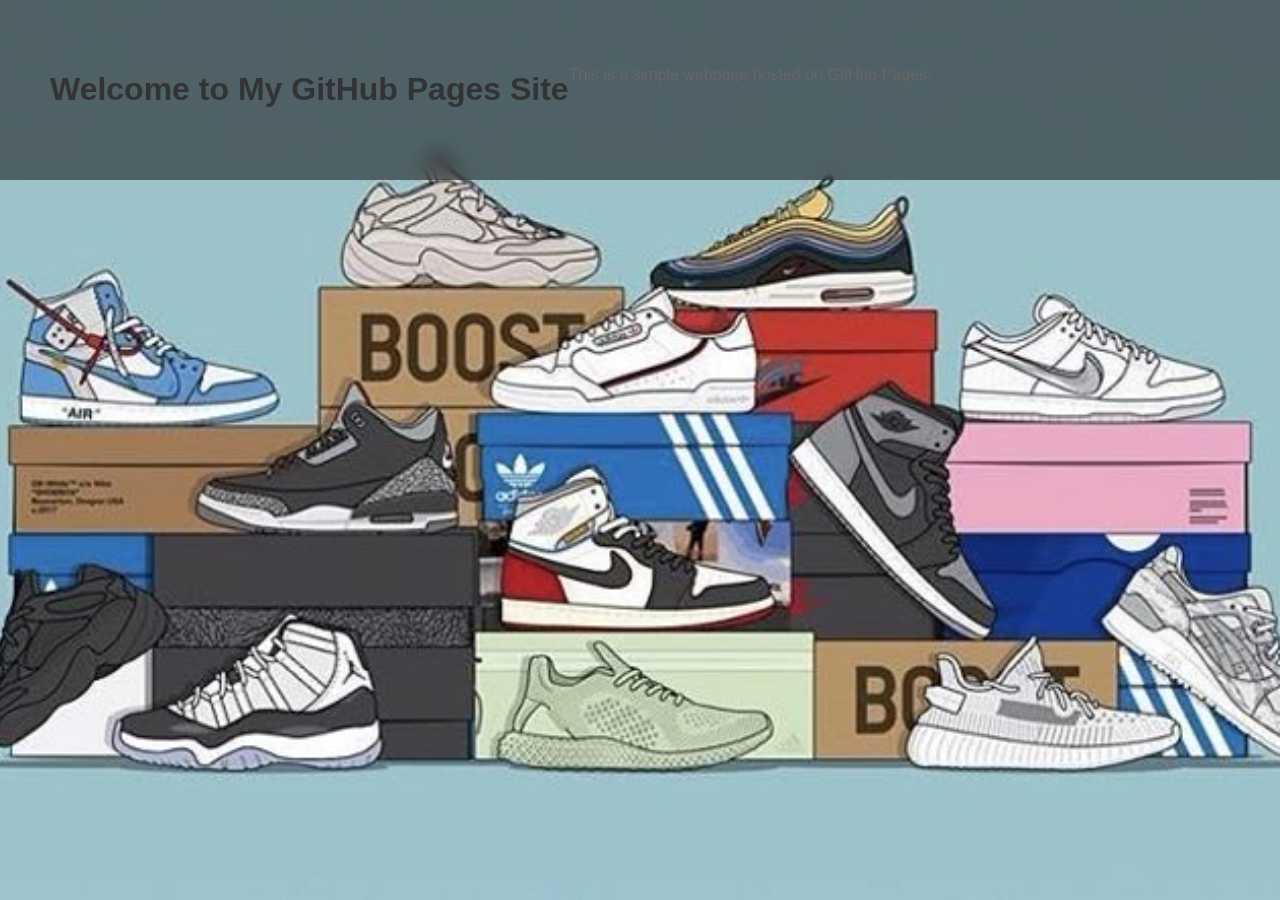
==== index.html @ e1399103 "Add files via upload" ====
<!DOCTYPE html>
<html lang="en">
<head>
    <meta charset="UTF-8">
    <meta name="viewport" content="width=device-width, initial-scale=1.0">
    <title>Welcome to My Site</title>
    <link rel="stylesheet" href="styles.css">
    <style>
        body {
            font-family: Arial, sans-serif;
            text-align: center;
            padding: 50px;
            background-color: #f4f4f4;
        }
        h1 {
            color: #333;
        }
        p {
            color: #666;
        }
    </style>
</head>
<body>
    <h1>Welcome to My GitHub Pages Site</h1>
    <p>This is a simple webpage hosted on GitHub Pages.</p>
</body>
</html>
---- styles.css ----
@import url('https://fonts.googleapis.com/css2?family=Poppins:wght@300;400;600&display=swap');

body {
    font-family: 'Poppins', Arial, sans-serif;
    margin: 0;
    padding: 0;
    color: #fff;
    display: flex;
    background: url('bg.jpg') no-repeat center center fixed;
    background-size: cover;
    position: relative;
}

body::before {
    content: '';
    position: absolute;
    top: 0;
    left: 0;
    width: 100%;
    height: 100%;
    backdrop-filter: blur(10px);
    background: rgba(0, 0, 0, 0.5);
    z-index: -1;
}

.side-nav {
    width: 200px;
    height: 100vh;
    position: fixed;
    top: 0;
    left: 0;
    background: rgba(0, 0, 0, 0.8);
    padding-top: 40px;
    display: flex;
    flex-direction: column;
    align-items: center;
    overflow-y: auto;
}

.side-nav ul {
    list-style: none;
    padding: 0;
    margin: 0;
}

.side-nav ul li {
    width: 100%;
    padding: 15px 0;
    text-align: center;
}

.side-nav ul li a {
    display: flex;
    align-items: center;
    justify-content: center;
    text-decoration: none;
    color: white;
    font-size: 16px;
    transition: color 0.3s ease;
}

.side-nav ul li a:hover {
    color: #ff4d4d;
}

.side-nav ul li img {
    width: 30px;
    height: 30px;
    margin-right: 10px;
}

.content {
    margin-left: 220px;
    width: calc(100% - 220px);
    display: flex;
    flex-direction: column;
    padding: 20px;
}

header {
    text-align: center;
    padding: 20px 0;
}

header h1 {
    font-size: 2.5rem;
    font-weight: 600;
}

.main-container {
    display: flex;
    justify-content: space-between;
    align-items: flex-start;
    gap: 20px;
}

.shoe-gallery {
    display: grid;
    grid-template-columns: repeat(auto-fit, minmax(250px, 1fr));
    gap: 50px;
    width: 70%;
}

.shoe {
    background: rgba(255, 255, 255, 0.9);
    padding: 10px;
    border-radius: 10px;
    text-align: center;
    color: black;
    cursor: pointer;
    width: 100%;
    max-width: 250px;
    transition: transform 0.3s, box-shadow 0.3s;
}

.shoe:hover {
    transform: scale(1.05);
    box-shadow: 0 4px 8px rgba(0, 0, 0, 0.3);
}

.shoe img {
    width: 100%;
    border-radius: 10px;
}

.shoe p {
    margin: 5px 0;
    font-weight: 600;
}

.side-note {
    width: 28%;
    background-color: rgba(255, 255, 255, 0.9);
    color: black;
    padding: 20px;
    border-left: 4px solid #ff4d4d;
    border-radius: 10px;
    text-align: center;
    height: fit-content;
}

/* Pop-up Image */
.popup {
    display: none;
    position: fixed;
    top: 0;
    left: 0;
    width: 100%;
    height: 100%;
    background: rgba(0, 0, 0, 0.8);
    justify-content: center;
    align-items: center;
}

.popup img {
    max-width: 90%;
    max-height: 90%;
    border-radius: 10px;
}

.popup .close {
    position: absolute;
    top: 20px;
    right: 30px;
    font-size: 40px;
    color: white;
    cursor: pointer;
}

/* Responsive Design */
@media (max-width: 1024px) {
    .content {
        margin-left: 180px;
        width: calc(100% - 180px);
    }

    .side-note {
        width: 100%;
    }

    .main-container {
        flex-direction: column;
        align-items: center;
    }

    .shoe-gallery {
        width: 100%;
        grid-template-columns: repeat(auto-fit, minmax(200px, 1fr));
    }
}

@media (max-width: 768px) {
    .side-nav {
        width: 100%;
        height: auto;
        position: relative;
        flex-direction: row;
        justify-content: center;
        padding: 10px 0;
    }

    .side-nav ul {
        display: flex;
        gap: 10px;
    }

    .side-nav ul li {
        padding: 10px;
    }

    .content {
        margin-left: 0;
        width: 100%;
    }

    .shoe-gallery {
        grid-template-columns: repeat(auto-fit, minmax(180px, 1fr));
    }
}

@media (max-width: 480px) {
    .side-nav ul {
        flex-direction: column;
        align-items: center;
    }

    .side-nav ul li {
        padding: 5px;
    }

    .shoe-gallery {
        grid-template-columns: repeat(auto-fit, minmax(150px, 1fr));
    }

    .popup img {
        max-width: 95%;
        max-height: 95%;
    }
}
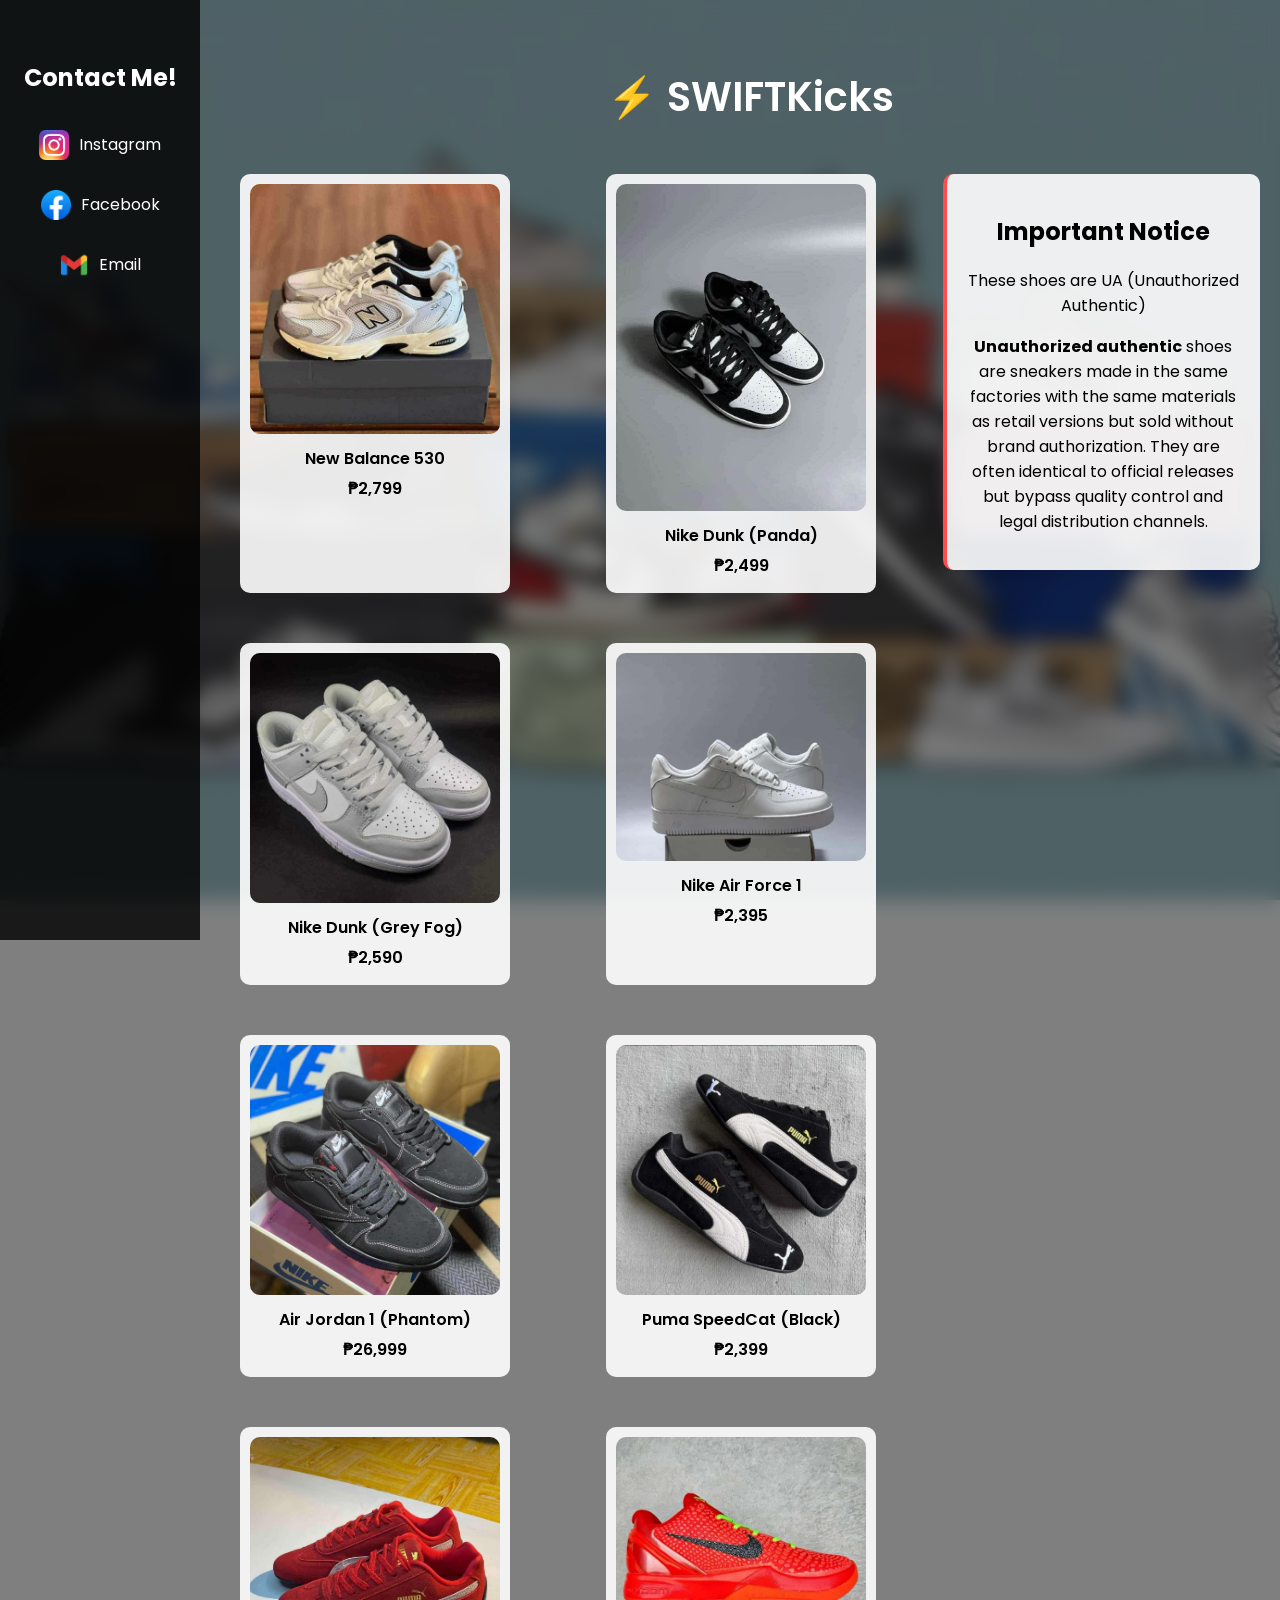
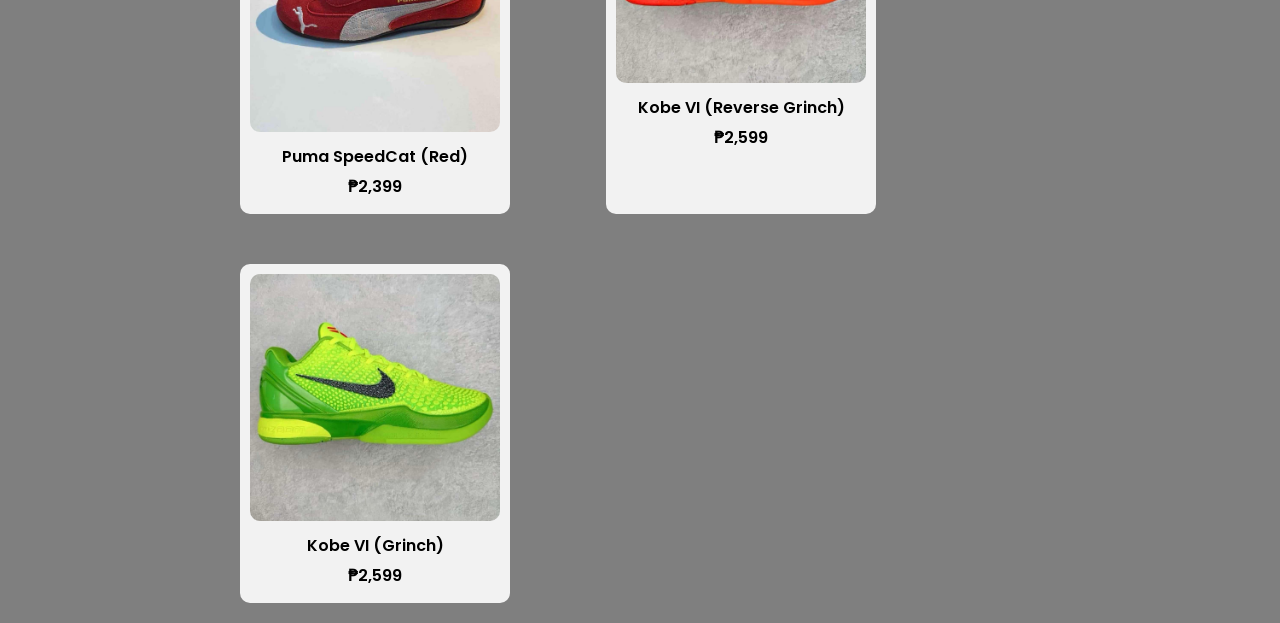
==== commit 86ff3a4f: "Add files via upload" ====
--- a/index.html
+++ b/index.html
@@ -3,25 +3,112 @@
 <head>
     <meta charset="UTF-8">
     <meta name="viewport" content="width=device-width, initial-scale=1.0">
-    <title>Welcome to My Site</title>
+    <title>SWIFTKicks</title>
     <link rel="stylesheet" href="styles.css">
-    <style>
-        body {
-            font-family: Arial, sans-serif;
-            text-align: center;
-            padding: 50px;
-            background-color: #f4f4f4;
-        }
-        h1 {
-            color: #333;
-        }
-        p {
-            color: #666;
-        }
-    </style>
 </head>
 <body>
-    <h1>Welcome to My GitHub Pages Site</h1>
-    <p>This is a simple webpage hosted on GitHub Pages.</p>
+
+    <nav class="side-nav">
+        <h1>Contact Me!</h1>
+        <ul>
+            <li>
+                <a href="https://www.instagram.com/khenllim/" target="_blank">
+                    <img src="Instagram_icon.png" alt="Instagram"> Instagram
+                </a>
+            </li>
+            <li>
+                <a href="https://www.facebook.com/nehk13" target="_blank">
+                    <img src="2021_Facebook_icon.svg.webp" alt="Facebook"> Facebook
+                </a>
+            </li>
+            <li>
+                <a href="mailto:khentoy445@gmail.com">
+                    <img src="gmail.png" alt="Email"> Email
+                </a>
+            </li>
+        </ul>
+    </nav>
+
+    <div class="content">
+        <header>
+            <h1>⚡ SWIFTKicks</h1>
+        </header>
+
+        <main class="main-container">
+            <section class="shoe-gallery">
+                <div class="shoe" onclick="openImage('530.jpeg')">
+                    <img src="530.jpeg" alt="New Balance 530">
+                    <p>New Balance 530</p>
+                    <p>₱2,799</p>
+                </div>
+                <div class="shoe" onclick="openImage('dunks.jpeg')">
+                    <img src="dunks.jpeg" alt="Nike Dunk">
+                    <p>Nike Dunk (Panda)</p>
+                    <p>₱2,499</p>
+                </div>
+                <div class="shoe" onclick="openImage('grey.jpeg')">
+                    <img src="grey.jpeg" alt="Nike Grey Fog">
+                    <p>Nike Dunk (Grey Fog)</p>
+                    <p>₱2,590</p>
+                </div>
+                <div class="shoe" onclick="openImage('af1.jpeg')">
+                    <img src="af1.jpeg" alt="Air Force 1">
+                    <p>Nike Air Force 1</p>
+                    <p>₱2,395</p>
+                </div>
+                <div class="shoe" onclick="openImage('phntm.jpeg')">
+                    <img src="phntm.jpeg" alt="Jordan Phantom">
+                    <p>Air Jordan 1 (Phantom)</p>
+                    <p>₱26,999</p>
+                </div>
+                <div class="shoe" onclick="openImage('scat.jpeg')">
+                    <img src="scat.jpeg" alt="Puma SpeedCat Black">
+                    <p>Puma SpeedCat (Black)</p>
+                    <p>₱2,399</p>
+                </div>
+                <div class="shoe" onclick="openImage('cat.jpeg')">
+                    <img src="cat.jpeg" alt="Puma SpeedCat Red">
+                    <p>Puma SpeedCat (Red)</p>
+                    <p>₱2,399</p>
+                </div>
+                <div class="shoe" onclick="openImage('rgrinch.jpeg')">
+                    <img src="rgrinch.jpeg" alt="Kobe Reverse Grinch">
+                    <p>Kobe VI (Reverse Grinch)</p>
+                    <p>₱2,599</p>
+                </div>
+                <div class="shoe" onclick="openImage('grinch.jpeg')">
+                    <img src="grinch.jpeg" alt="Kobe Grinch">
+                    <p>Kobe VI (Grinch)</p>
+                    <p>₱2,599</p>
+                </div>
+            </section>
+
+            <aside class="side-note">
+                <h2>Important Notice</h2>
+                <p>These shoes are UA (Unauthorized Authentic)</p>
+                <p><strong>Unauthorized authentic</strong> shoes are sneakers made in the same factories 
+                   with the same materials as retail versions but sold without brand authorization. 
+                   They are often identical to official releases 
+                   but bypass quality control and legal distribution channels.</p>
+            </aside>
+        </main>
+    </div>
+
+    <div id="popup" class="popup" onclick="closeImage()">
+        <span class="close" onclick="closeImage()">&times;</span>
+        <img id="popup-img" src="" alt="">
+    </div>
+
+    <script>
+        function openImage(src) {
+            document.getElementById('popup-img').src = src;
+            document.getElementById('popup').style.display = 'flex';
+        }
+
+        function closeImage() {
+            document.getElementById('popup').style.display = 'none';
+        }
+    </script>
+
 </body>
 </html>
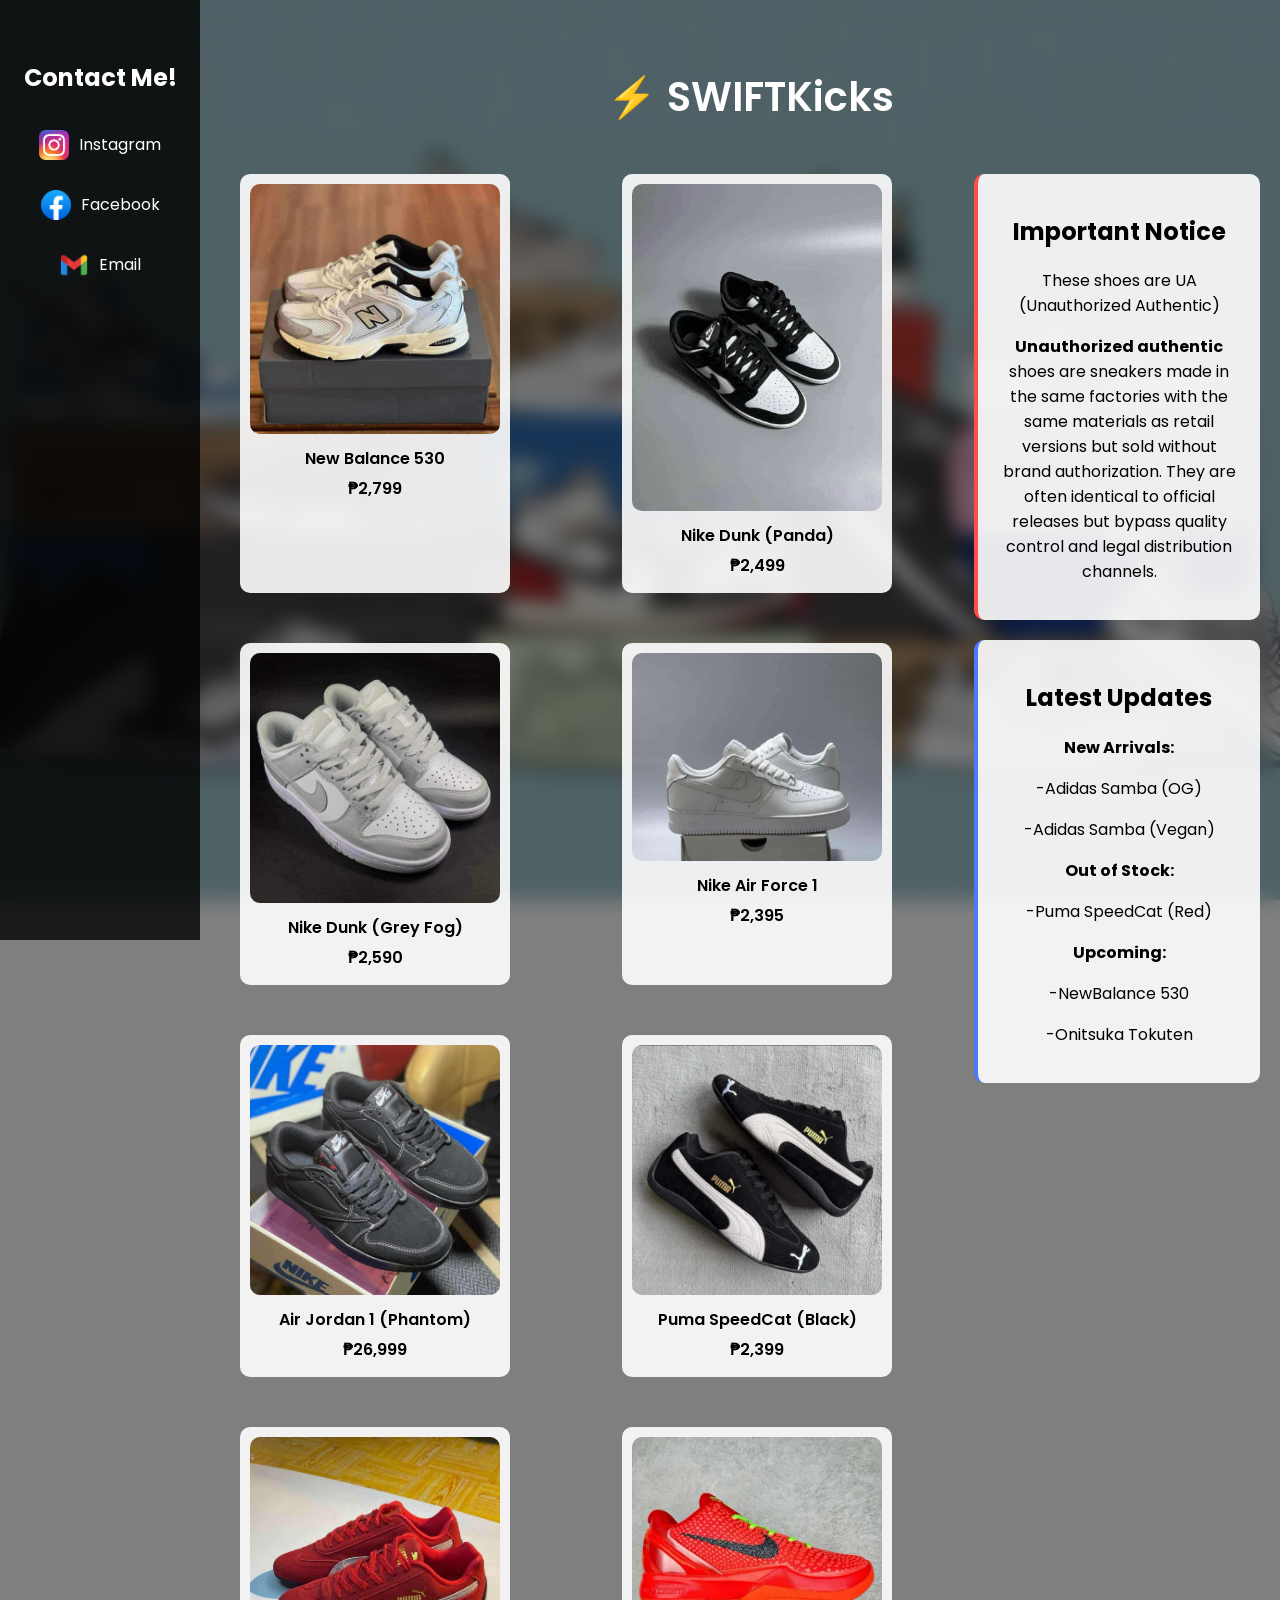
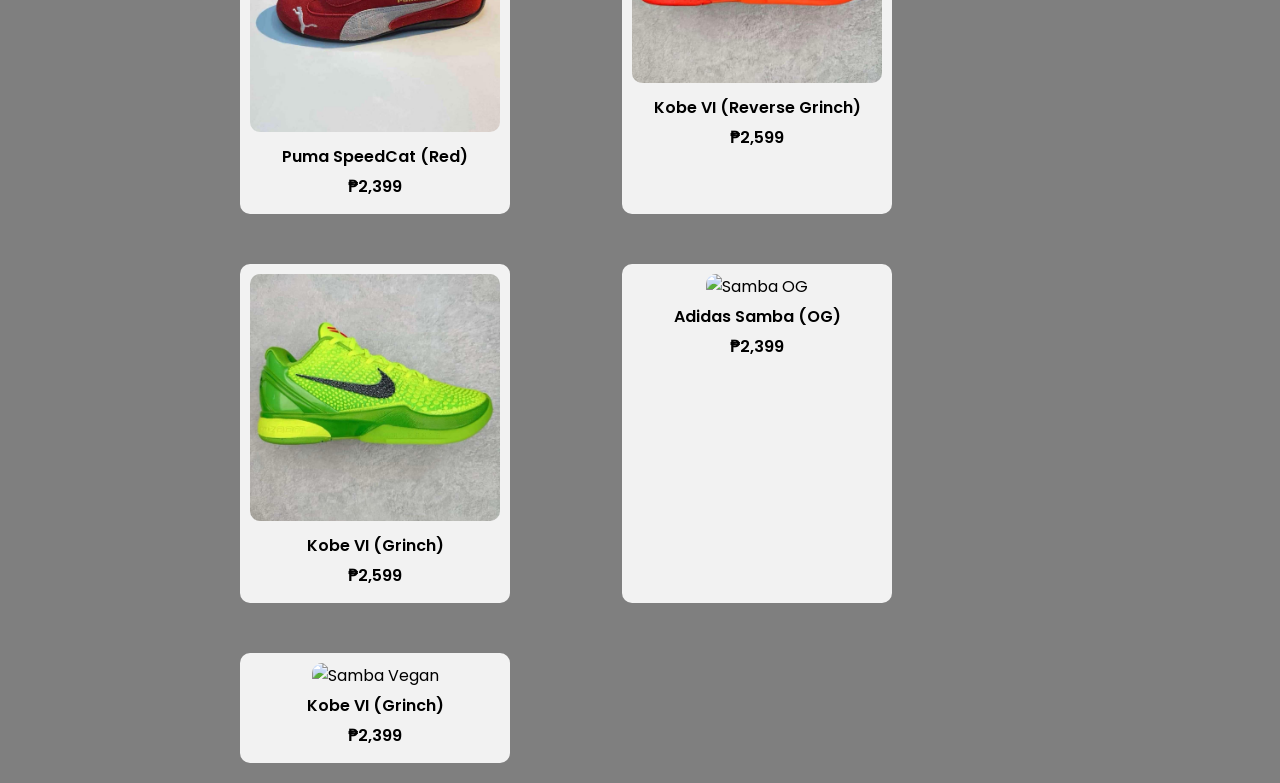
==== commit 8b880b71: "Update index.html" ====
--- a/index.html
+++ b/index.html
@@ -81,16 +81,40 @@
                     <p>Kobe VI (Grinch)</p>
                     <p>₱2,599</p>
                 </div>
+                <div class="shoe" onclick="openImage('smbaog.jpg')">
+                    <img src="smbaog.jpg" alt="Samba OG">
+                    <p>Adidas Samba (OG)</p>
+                    <p>₱2,399</p>
+                </div>
+                <div class="shoe" onclick="openImage('smbavgn.jpeg')">
+                    <img src="smbavgn.jpeg" alt="Samba Vegan">
+                    <p>Kobe VI (Grinch)</p>
+                    <p>₱2,399</p>
+                </div>
             </section>
 
-            <aside class="side-note">
-                <h2>Important Notice</h2>
-                <p>These shoes are UA (Unauthorized Authentic)</p>
-                <p><strong>Unauthorized authentic</strong> shoes are sneakers made in the same factories 
-                   with the same materials as retail versions but sold without brand authorization. 
-                   They are often identical to official releases 
-                   but bypass quality control and legal distribution channels.</p>
-            </aside>
+            <div class="info-container">
+                <aside class="side-note">
+                    <h2>Important Notice</h2>
+                    <p>These shoes are UA (Unauthorized Authentic)</p>
+                    <p><strong>Unauthorized authentic</strong> shoes are sneakers made in the same factories 
+                       with the same materials as retail versions but sold without brand authorization. 
+                       They are often identical to official releases 
+                       but bypass quality control and legal distribution channels.</p>
+                </aside>
+
+                <aside class="updates">
+                    <h2>Latest Updates</h2>
+                    <p><strong>New Arrivals:</strong></p>
+                    <p>-Adidas Samba (OG)</p>
+                    <p>-Adidas Samba (Vegan)</p>
+                    <p><strong>Out of Stock:</strong></p>
+                    <p>-Puma SpeedCat (Red)</p>
+                    <p><strong>Upcoming:</strong> </p>
+                    <p>-NewBalance 530</p>
+                    <p>-Onitsuka Tokuten</p>
+                </aside>
+            </div>
         </main>
     </div>
 
--- a/styles.css
+++ b/styles.css
@@ -128,8 +128,16 @@
     font-weight: 600;
 }
 
+
+.info-container {
+    width: 28%;
+    display: flex;
+    flex-direction: column;
+    gap: 20px;
+}
+
+
 .side-note {
-    width: 28%;
     background-color: rgba(255, 255, 255, 0.9);
     color: black;
     padding: 20px;
@@ -139,7 +147,18 @@
     height: fit-content;
 }
 
-/* Pop-up Image */
+
+.updates {
+    background-color: rgba(255, 255, 255, 0.9);
+    color: black;
+    padding: 20px;
+    border-left: 4px solid #4d79ff;
+    border-radius: 10px;
+    text-align: center;
+    height: fit-content;
+}
+
+
 .popup {
     display: none;
     position: fixed;
@@ -150,6 +169,7 @@
     background: rgba(0, 0, 0, 0.8);
     justify-content: center;
     align-items: center;
+    z-index: 1000;
 }
 
 .popup img {
@@ -158,7 +178,7 @@
     border-radius: 10px;
 }
 
-.popup .close {
+.close {
     position: absolute;
     top: 20px;
     right: 30px;
@@ -167,25 +187,15 @@
     cursor: pointer;
 }
 
-/* Responsive Design */
+
 @media (max-width: 1024px) {
     .content {
         margin-left: 180px;
         width: calc(100% - 180px);
     }
 
-    .side-note {
-        width: 100%;
-    }
-
-    .main-container {
-        flex-direction: column;
-        align-items: center;
-    }
-
-    .shoe-gallery {
-        width: 100%;
-        grid-template-columns: repeat(auto-fit, minmax(200px, 1fr));
+    .info-container {
+        width: 100%;
     }
 }
 
@@ -204,17 +214,22 @@
         gap: 10px;
     }
 
-    .side-nav ul li {
-        padding: 10px;
-    }
-
     .content {
         margin-left: 0;
         width: 100%;
     }
 
+    .main-container {
+        flex-direction: column;
+        align-items: center;
+    }
+
     .shoe-gallery {
-        grid-template-columns: repeat(auto-fit, minmax(180px, 1fr));
+        width: 100%;
+    }
+
+    .info-container {
+        width: 100%;
     }
 }
 
@@ -224,16 +239,7 @@
         align-items: center;
     }
 
-    .side-nav ul li {
-        padding: 5px;
-    }
-
     .shoe-gallery {
-        grid-template-columns: repeat(auto-fit, minmax(150px, 1fr));
-    }
-
-    .popup img {
-        max-width: 95%;
-        max-height: 95%;
-    }
-}
+        grid-template-columns: repeat(auto-fit, minmax(200px, 1fr));
+    }
+}
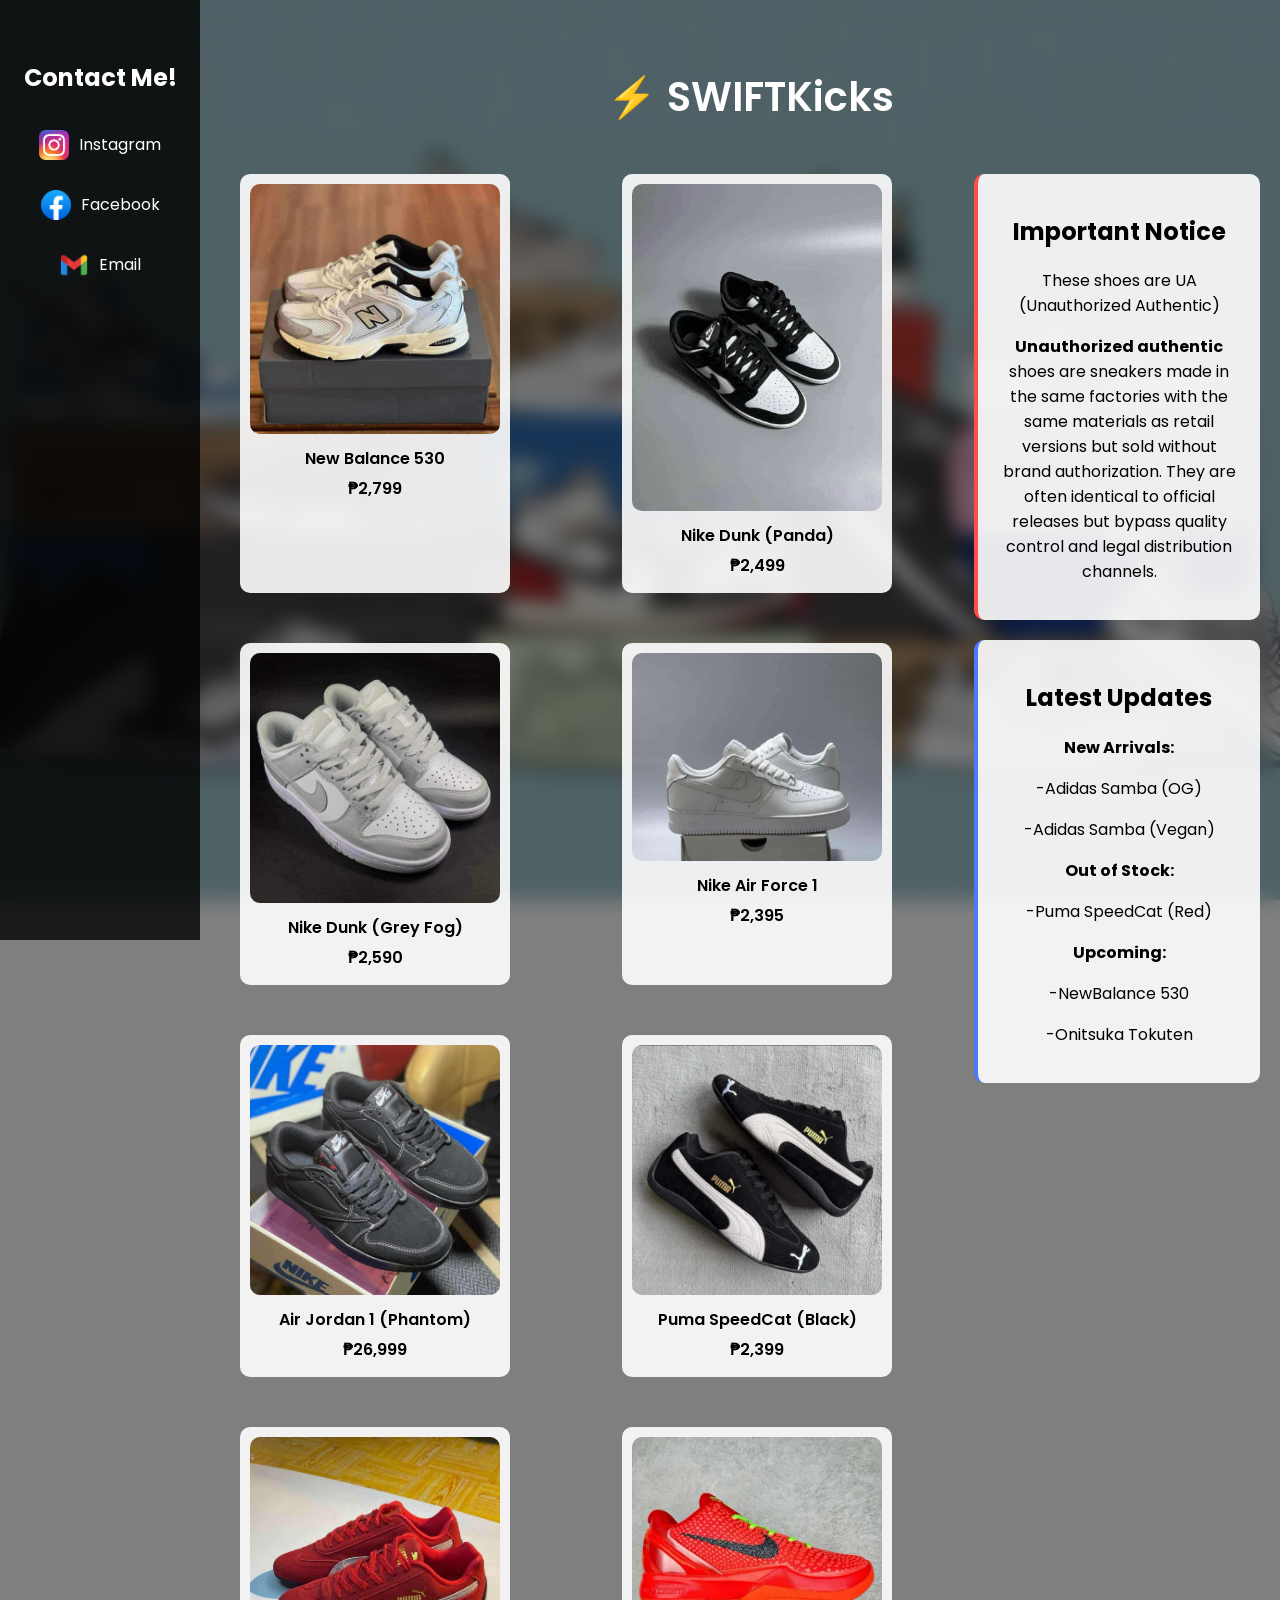
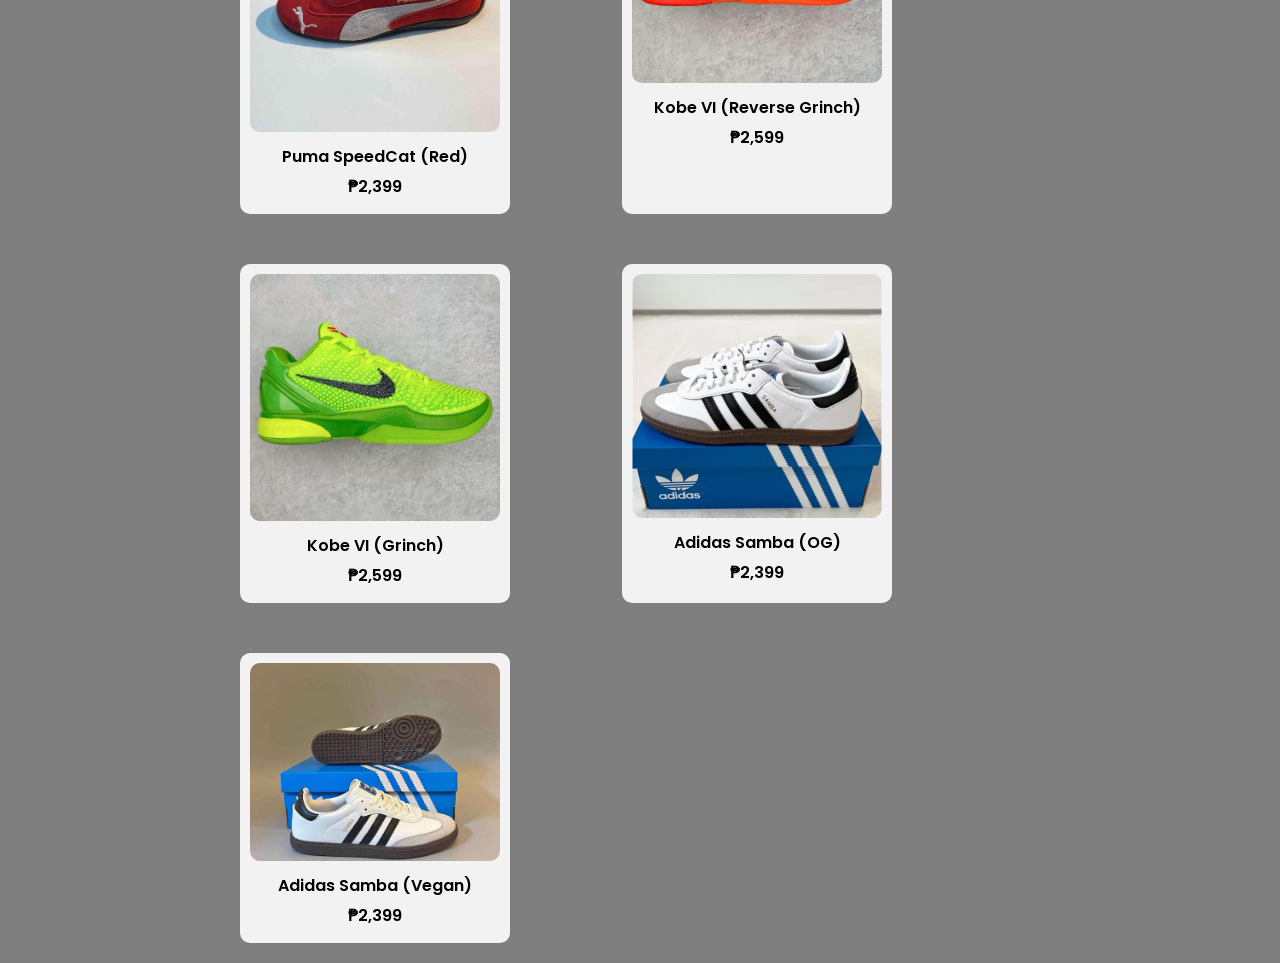
==== commit 11ac19af: "Update index.html" ====
--- a/index.html
+++ b/index.html
@@ -88,7 +88,7 @@
                 </div>
                 <div class="shoe" onclick="openImage('smbavgn.jpeg')">
                     <img src="smbavgn.jpeg" alt="Samba Vegan">
-                    <p>Kobe VI (Grinch)</p>
+                    <p>Adidas Samba (Vegan)</p>
                     <p>₱2,399</p>
                 </div>
             </section>
